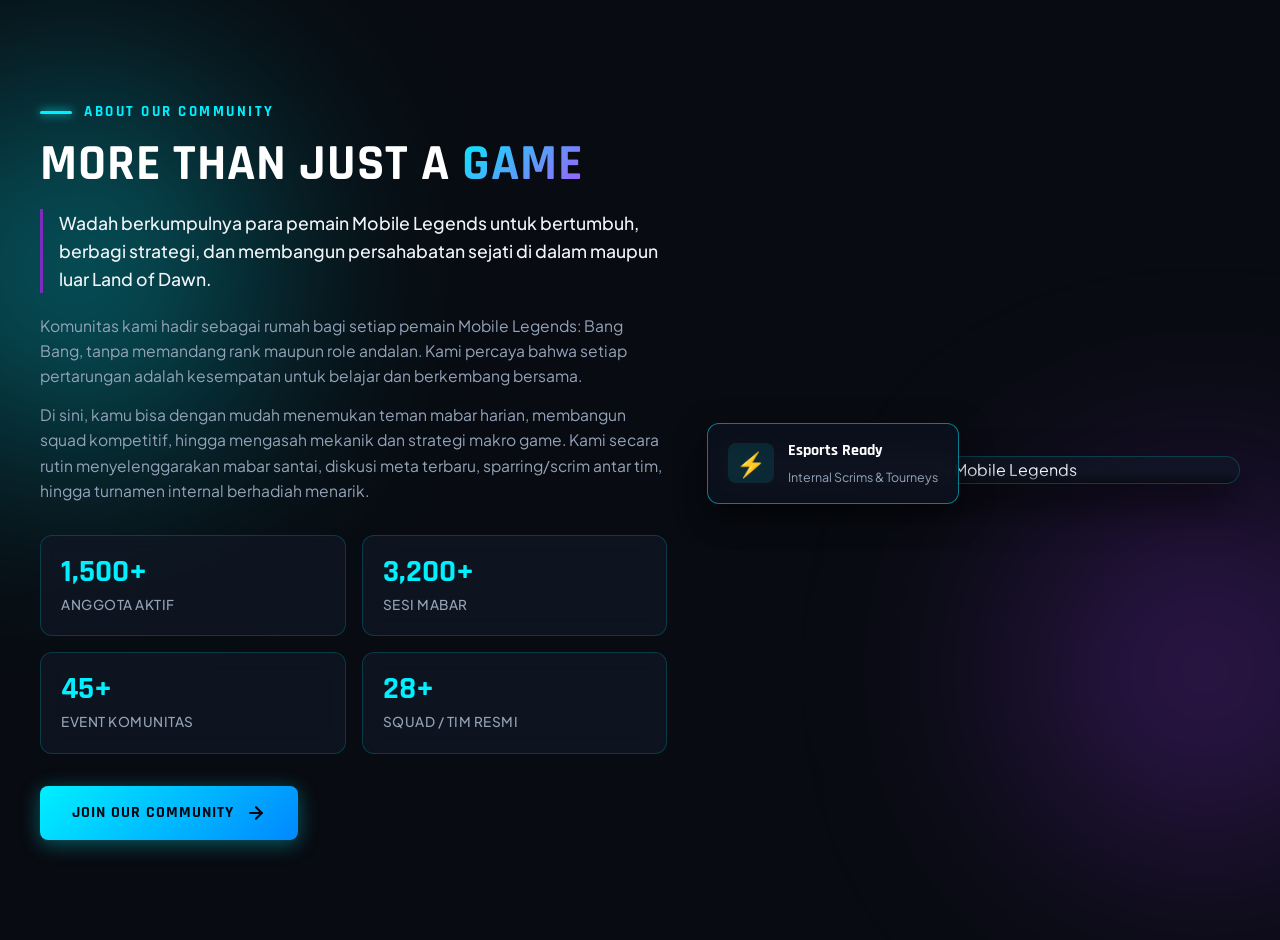
==== section about/index.html @ 69bd8033 "menambahkan section about" ====
<!DOCTYPE html>
<html lang="id">
<head>
  <meta charset="UTF-8">
  <meta name="viewport" content="width=device-width, initial-scale=1.0">
  <title>MLBB Community - About Us</title>
  
  <!-- Font Google: Rajdhani untuk Heading Esports & Plus Jakarta Sans untuk Body -->
  <link rel="preconnect" href="https://fonts.googleapis.com">
  <link rel="preconnect" href="https://fonts.gstatic.com" crossorigin>
  <link href="https://fonts.googleapis.com/css2?family=Plus+Jakarta+Sans:wght@400;500;600;700&family=Rajdhani:wght@600;700&display=swap" rel="stylesheet">
  
  <link rel="stylesheet" href="style.css">
</head>
<body>

  <!-- ==================== SECTION ABOUT US ==================== -->
  <section id="about" class="ml-about">
    <!-- Elemen Dekoratif Glowing Background -->
    <div class="ml-about__glow ml-about__glow--blue" aria-hidden="true"></div>
    <div class="ml-about__glow ml-about__glow--purple" aria-hidden="true"></div>

    <div class="ml-about__container">
      <div class="ml-about__grid">
        
        <!-- Kolom Kiri: Teks & Statistik -->
        <div class="ml-about__content ml-animate">
          
          <!-- Label Section -->
          <div class="ml-about__label-wrapper">
            <span class="ml-about__accent-line"></span>
            <span class="ml-about__label">ABOUT OUR COMMUNITY</span>
          </div>

          <!-- Judul Utama -->
          <h2 class="ml-about__title">
            MORE THAN JUST A <span class="ml-about__title-gradient">GAME</span>
          </h2>
          
          <!-- Subjudul -->
          <p class="ml-about__subtitle">
            Wadah berkumpulnya para pemain Mobile Legends untuk bertumbuh, berbagi strategi, dan membangun persahabatan sejati di dalam maupun luar Land of Dawn.
          </p>

          <!-- Deskripsi Komunitas -->
          <div class="ml-about__description">
            <p>
              Komunitas kami hadir sebagai rumah bagi setiap pemain Mobile Legends: Bang Bang, tanpa memandang rank maupun role andalan. Kami percaya bahwa setiap pertarungan adalah kesempatan untuk belajar dan berkembang bersama.
            </p>
            <p>
              Di sini, kamu bisa dengan mudah menemukan teman mabar harian, membangun squad kompetitif, hingga mengasah mekanik dan strategi makro game. Kami secara rutin menyelenggarakan mabar santai, diskusi meta terbaru, sparring/scrim antar tim, hingga turnamen internal berhadiah menarik.
            </p>
          </div>

          <!-- Statistik Komunitas -->
          <!-- CATATAN PENGENBANG: Angka dan teks di bawah ini adalah DATA DUMMY. Silakan ganti dengan statistik riil komunitas Anda. -->
          <div class="ml-about__stats">
            <div class="ml-about__stat-card">
              <div class="ml-about__stat-number">1,500+</div>
              <div class="ml-about__stat-label">Anggota Aktif</div>
            </div>
            <div class="ml-about__stat-card">
              <div class="ml-about__stat-number">3,200+</div>
              <div class="ml-about__stat-label">Sesi Mabar</div>
            </div>
            <div class="ml-about__stat-card">
              <div class="ml-about__stat-number">45+</div>
              <div class="ml-about__stat-label">Event Komunitas</div>
            </div>
            <div class="ml-about__stat-card">
              <div class="ml-about__stat-number">28+</div>
              <div class="ml-about__stat-label">Squad / Tim Resmi</div>
            </div>
          </div>

          <!-- Call To Action (CTA) -->
          <div class="ml-about__cta">
            <!-- Ganti href="#join" dengan link WhatsApp, Discord, atau Form Pendaftaran Anda -->
            <a href="#join" class="ml-about__btn">
              <span>JOIN OUR COMMUNITY</span>
              <svg width="20" height="20" viewBox="0 0 24 24" fill="none" stroke="currentColor" stroke-width="2.5" stroke-linecap="round" stroke-linejoin="round">
                <line x1="5" y1="12" x2="19" y2="12"></line>
                <polyline points="12 5 19 12 12 19"></polyline>
              </svg>
            </a>
          </div>

        </div>

        <!-- Kolom Kanan: Visual & Ilustrasi Gaming -->
        <div class="ml-about__visual ml-animate">
          <div class="ml-about__image-wrapper">
            <div class="ml-about__image-frame">
              <!-- Sumber Gambar: Unsplash Esports/Gaming Setup Legal -->
              <img src="https://images.unsplash.com/photo-1542751371-adc38448a05e?q=80&w=1000&auto=format&fit=crop" 
                   alt="Suasana Komunitas Esports Mobile Legends" 
                   class="ml-about__image" 
                   loading="lazy">
              <div class="ml-about__image-overlay"></div>
            </div>

            <!-- Floating Badge Ornamen -->
            <div class="ml-about__badge">
              <div class="ml-about__badge-icon">⚡</div>
              <div class="ml-about__badge-text">
                <strong>Esports Ready</strong>
                <span>Internal Scrims & Tourneys</span>
              </div>
            </div>
          </div>
        </div>

      </div>
    </div>
  </section>

  <script src="script.js"></script>
</body>
</html>
---- section about/style.css ----
/* ==================== RESET & VARIABLES ==================== */
:root {
  --ml-bg-dark: #080b11;
  --ml-bg-card: rgba(16, 23, 38, 0.7);
  --ml-bg-card-hover: rgba(24, 35, 58, 0.85);
  --ml-accent-blue: #00f0ff;
  --ml-accent-purple: #7b2cbf;
  --ml-accent-glow: rgba(0, 240, 255, 0.35);
  --ml-text-primary: #f0f4f8;
  --ml-text-secondary: #94a3b8;
  --ml-border-color: rgba(0, 240, 255, 0.18);
  --ml-border-color-hover: rgba(0, 240, 255, 0.5);
  
  --ml-font-heading: 'Rajdhani', sans-serif;
  --ml-font-body: 'Plus Jakarta Sans', sans-serif;
  
  --ml-transition: all 0.3s cubic-bezier(0.4, 0, 0.2, 1);
}

* {
  box-sizing: border-box;
  margin: 0;
  padding: 0;
}

body {
  background-color: var(--ml-bg-dark);
  font-family: var(--ml-font-body);
  color: var(--ml-text-primary);
  line-height: 1.6;
  overflow-x: hidden;
}

/* ==================== ABOUT SECTION STYLES ==================== */
.ml-about {
  position: relative;
  padding: 100px 24px;
  background-color: var(--ml-bg-dark);
  overflow: hidden;
}

/* Container */
.ml-about__container {
  max-width: 1200px;
  margin: 0 auto;
  position: relative;
  z-index: 2;
}

/* Glowing Background Ornaments */
.ml-about__glow {
  position: absolute;
  width: 350px;
  height: 350px;
  border-radius: 50%;
  filter: blur(120px);
  pointer-events: none;
  z-index: 1;
  opacity: 0.4;
}

.ml-about__glow--blue {
  top: 10%;
  left: -100px;
  background: var(--ml-accent-blue);
}

.ml-about__glow--purple {
  bottom: 10%;
  right: -100px;
  background: var(--ml-accent-purple);
}

/* Grid Layout (Desktop 2-Column) */
.ml-about__grid {
  display: grid;
  grid-template-columns: 1.1fr 0.9fr;
  gap: 60px;
  align-items: center;
}

/* Label Section */
.ml-about__label-wrapper {
  display: flex;
  align-items: center;
  gap: 12px;
  margin-bottom: 12px;
}

.ml-about__accent-line {
  width: 32px;
  height: 3px;
  background: var(--ml-accent-blue);
  box-shadow: 0 0 10px var(--ml-accent-blue);
  border-radius: 2px;
}

.ml-about__label {
  font-family: var(--ml-font-heading);
  font-size: 0.95rem;
  font-weight: 700;
  letter-spacing: 2.5px;
  color: var(--ml-accent-blue);
  text-transform: uppercase;
}

/* Judul Utama */
.ml-about__title {
  font-family: var(--ml-font-heading);
  font-size: clamp(2.2rem, 4vw, 3.2rem);
  font-weight: 700;
  line-height: 1.1;
  letter-spacing: 1px;
  color: #ffffff;
  margin-bottom: 16px;
  text-transform: uppercase;
}

.ml-about__title-gradient {
  background: linear-gradient(135deg, var(--ml-accent-blue) 0%, #a855f7 100%);
  background-clip: text;
  -webkit-background-clip: text;
  -webkit-text-fill-color: transparent;
}

/* Subjudul */
.ml-about__subtitle {
  font-size: 1.1rem;
  font-weight: 500;
  color: var(--ml-text-primary);
  margin-bottom: 20px;
  border-left: 3px solid var(--ml-accent-purple);
  padding-left: 16px;
}

/* Deskripsi */
.ml-about__description p {
  font-size: 0.98rem;
  color: var(--ml-text-secondary);
  margin-bottom: 14px;
}

/* Kartu Statistik Grid */
.ml-about__stats {
  display: grid;
  grid-template-columns: repeat(2, 1fr);
  gap: 16px;
  margin: 32px 0;
}

.ml-about__stat-card {
  background: var(--ml-bg-card);
  backdrop-filter: blur(10px);
  border: 1px solid var(--ml-border-color);
  border-radius: 12px;
  padding: 20px;
  transition: var(--ml-transition);
  position: relative;
  overflow: hidden;
}

.ml-about__stat-card::before {
  content: '';
  position: absolute;
  top: 0;
  left: 0;
  width: 100%;
  height: 2px;
  background: linear-gradient(90deg, transparent, var(--ml-accent-blue), transparent);
  opacity: 0;
  transition: var(--ml-transition);
}

.ml-about__stat-card:hover {
  background: var(--ml-bg-card-hover);
  border-color: var(--ml-border-color-hover);
  transform: translateY(-4px);
  box-shadow: 0 10px 25px rgba(0, 0, 0, 0.4), 0 0 15px var(--ml-accent-glow);
}

.ml-about__stat-card:hover::before {
  opacity: 1;
}

.ml-about__stat-number {
  font-family: var(--ml-font-heading);
  font-size: 2rem;
  font-weight: 700;
  color: var(--ml-accent-blue);
  line-height: 1;
  margin-bottom: 6px;
}

.ml-about__stat-label {
  font-size: 0.85rem;
  font-weight: 500;
  color: var(--ml-text-secondary);
  text-transform: uppercase;
  letter-spacing: 0.5px;
}

/* Tombol CTA */
.ml-about__btn {
  display: inline-flex;
  align-items: center;
  gap: 12px;
  background: linear-gradient(135deg, var(--ml-accent-blue) 0%, #0088ff 100%);
  color: #040810;
  font-family: var(--ml-font-heading);
  font-size: 1rem;
  font-weight: 700;
  letter-spacing: 1px;
  padding: 14px 32px;
  border-radius: 8px;
  text-decoration: none;
  text-transform: uppercase;
  transition: var(--ml-transition);
  box-shadow: 0 4px 20px var(--ml-accent-glow);
}

.ml-about__btn:hover {
  transform: translateY(-2px);
  box-shadow: 0 8px 30px rgba(0, 240, 255, 0.6);
  background: linear-gradient(135deg, #33f3ff 0%, #1a94ff 100%);
}

.ml-about__btn svg {
  transition: transform 0.3s ease;
}

.ml-about__btn:hover svg {
  transform: translateX(4px);
}

/* ==================== VISUAL SECTION ==================== */
.ml-about__image-wrapper {
  position: relative;
}

.ml-about__image-frame {
  position: relative;
  border-radius: 16px;
  overflow: hidden;
  border: 1px solid var(--ml-border-color);
  box-shadow: 0 20px 40px rgba(0, 0, 0, 0.6);
  background: var(--ml-bg-card);
}

.ml-about__image {
  width: 100%;
  height: 100%;
  max-height: 480px;
  object-fit: cover;
  display: block;
  transition: transform 0.5s ease;
}

.ml-about__image-wrapper:hover .ml-about__image {
  transform: scale(1.03);
}

.ml-about__image-overlay {
  position: absolute;
  inset: 0;
  background: linear-gradient(180deg, transparent 60%, rgba(8, 11, 17, 0.85) 100%);
  pointer-events: none;
}

/* Floating Badge */
.ml-about__badge {
  position: absolute;
  bottom: -20px;
  left: -20px;
  background: rgba(12, 17, 29, 0.9);
  backdrop-filter: blur(12px);
  border: 1px solid var(--ml-border-color-hover);
  border-radius: 12px;
  padding: 14px 20px;
  display: flex;
  align-items: center;
  gap: 14px;
  box-shadow: 0 10px 30px rgba(0, 0, 0, 0.5);
  animation: floatBadge 4s ease-in-out infinite;
}

.ml-about__badge-icon {
  font-size: 1.5rem;
  background: rgba(0, 240, 255, 0.1);
  padding: 8px;
  border-radius: 8px;
  line-height: 1;
}

.ml-about__badge-text strong {
  display: block;
  font-family: var(--ml-font-heading);
  font-size: 1rem;
  color: #ffffff;
}

.ml-about__badge-text span {
  font-size: 0.78rem;
  color: var(--ml-text-secondary);
}

@keyframes floatBadge {
  0%, 100% { transform: translateY(0); }
  50% { transform: translateY(-8px); }
}

/* ==================== ANIMASI INTERACTION & SCROLL ==================== */
.ml-animate {
  opacity: 0;
  transform: translateY(30px);
  transition: opacity 0.8s ease, transform 0.8s ease;
}

.ml-animate.is-visible {
  opacity: 1;
  transform: translateY(0);
}

/* Preferensi Pengguna: Reduce Motion */
@media (prefers-reduced-motion: reduce) {
  .ml-animate {
    opacity: 1;
    transform: none;
    transition: none;
  }
  .ml-about__badge {
    animation: none;
  }
}

/* ==================== RESPONSIVE MEDIA QUERIES ==================== */
/* Tablet Layout */
@media (max-width: 992px) {
  .ml-about {
    padding: 70px 20px;
  }

  .ml-about__grid {
    grid-template-columns: 1fr;
    gap: 50px;
  }

  .ml-about__visual {
    order: -1; /* Menampilkan gambar di atas deskripsi pada layar tablet & mobile */
  }

  .ml-about__image {
    max-height: 380px;
  }

  .ml-about__badge {
    bottom: 10px;
    left: 10px;
  }
}

/* Smartphone Layout */
@media (max-width: 576px) {
  .ml-about {
    padding: 50px 16px;
  }

  .ml-about__title {
    font-size: 2.2rem;
  }

  .ml-about__subtitle {
    font-size: 1rem;
  }

  .ml-about__stats {
    grid-template-columns: repeat(2, 1fr);
    gap: 12px;
  }

  .ml-about__stat-card {
    padding: 14px;
  }

  .ml-about__stat-number {
    font-size: 1.6rem;
  }

  .ml-about__stat-label {
    font-size: 0.75rem;
  }

  .ml-about__btn {
    width: 100%;
    justify-content: center;
  }

  .ml-about__badge {
    position: relative;
    bottom: auto;
    left: auto;
    margin-top: 16px;
  }
}
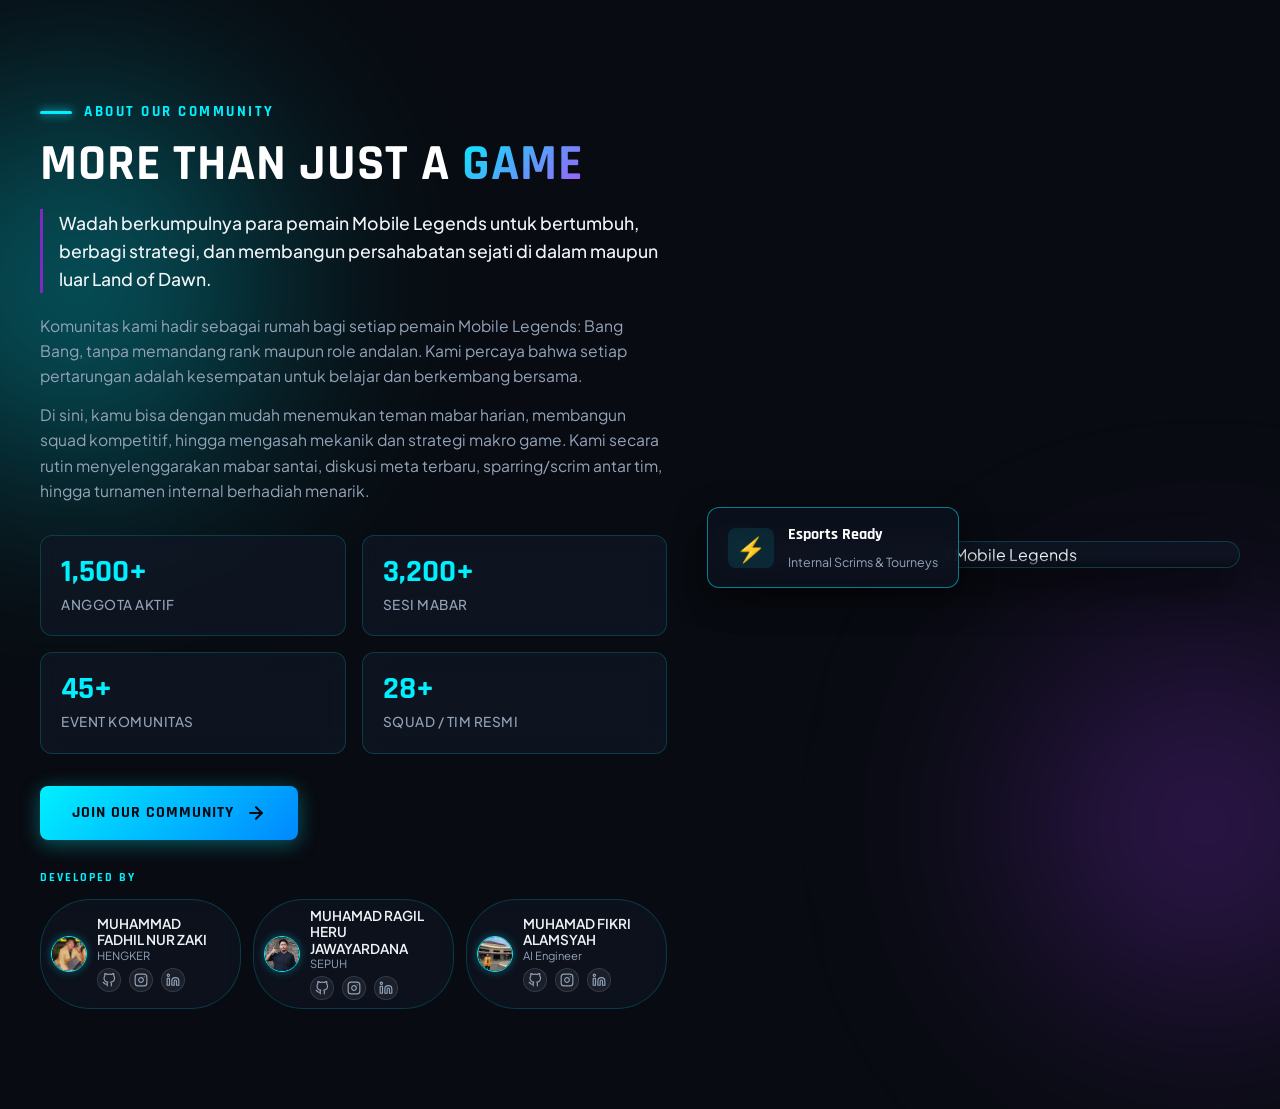
==== commit 0b2e4513: "Menambahkan profil developer beerupa foto dan link sosial media developer" ====
--- a/section about/index.html
+++ b/section about/index.html
@@ -84,6 +84,115 @@
               </svg>
             </a>
           </div>
+          <!-- Credit 3 Developer -->
+            <div class="ml-about__team">
+            <span class="ml-about__team-label">DEVELOPED BY</span>
+            <div class="ml-about__team-grid">
+
+                <!-- Developer 1 -->
+               <div class="ml-about__author">
+                  <img src="foto/dev1.jpg" alt="Foto Dev 1" class="ml-about__author-img">
+                  <div class="ml-about__author-info">
+                    <strong class="ml-about__author-name">MUHAMMAD FADHIL NUR ZAKI</strong>
+                    <span class="ml-about__author-role">HENGKER</span>
+                    <!-- Ikon Sosial Media -->
+                    <div class="ml-about__author-socials">
+                      <!-- GitHub -->
+                      <a href="https://github.com/Zakizakk" target="_blank" rel="noopener noreferrer" title="GitHub" class="ml-about__social-link">
+                        <svg width="14" height="14" viewBox="0 0 24 24" fill="none" stroke="currentColor" stroke-width="2" stroke-linecap="round" stroke-linejoin="round">
+                          <path d="M9 19c-5 1.5-5-2.5-7-3m14 6v-3.87a3.37 3.37 0 0 0-.94-2.61c3.14-.35 6.44-1.54 6.44-7A5.44 5.44 0 0 0 20 4.77 5.07 5.07 0 0 0 19.91 1S18.73.65 16 2.48a13.38 13.38 0 0 0-7 0C6.27.65 5.09 1 5.09 1A5.07 5.07 0 0 0 5 4.77a5.44 5.44 0 0 0-1.5 3.78c0 5.42 3.3 6.61 6.44 7A3.37 3.37 0 0 0 9 18.13V22"></path>
+                        </svg>
+                      </a>
+                      <!-- Instagram -->
+                      <a href="https://instagram.com/username_ig" target="_blank" rel="noopener noreferrer" title="Instagram" class="ml-about__social-link">
+                        <svg width="14" height="14" viewBox="0 0 24 24" fill="none" stroke="currentColor" stroke-width="2" stroke-linecap="round" stroke-linejoin="round">
+                          <rect x="2" y="2" width="20" height="20" rx="5" ry="5"></rect>
+                          <path d="M16 11.37A4 4 0 1 1 12.63 8 4 4 0 0 1 16 11.37z"></path>
+                          <line x1="17.5" y1="6.5" x2="17.51" y2="6.5"></line>
+                        </svg>
+                      </a>
+                      <!-- LinkedIn -->
+                      <a href="https://linkedin.com/in/username_linkedin" target="_blank" rel="noopener noreferrer" title="LinkedIn" class="ml-about__social-link">
+                        <svg width="14" height="14" viewBox="0 0 24 24" fill="none" stroke="currentColor" stroke-width="2" stroke-linecap="round" stroke-linejoin="round">
+                          <path d="M16 8a6 6 0 0 1 6 6v7h-4v-7a2 2 0 0 0-2-2 2 2 0 0 0-2 2v7h-4v-7a6 6 0 0 1 6-6z"></path>
+                          <rect x="2" y="9" width="4" height="12"></rect>
+                          <circle cx="4" cy="4" r="2"></circle>
+                        </svg>
+                      </a>
+                    </div>
+                  </div>
+                </div>
+
+                <!-- Developer 2 -->
+                <div class="ml-about__author">
+                  <img src="foto/dev2.jpg" alt="Foto Dev 2" class="ml-about__author-img">
+                  <div class="ml-about__author-info">
+                      <strong class="ml-about__author-name">MUHAMAD RAGIL HERU JAWAYARDANA</strong>
+                      <span class="ml-about__author-role">SEPUH</span>
+                      <!-- Ikon Sosial Media -->
+                    <div class="ml-about__author-socials">
+                      <!-- GitHub -->
+                      <a href="https://github.com/Muraru14" target="_blank" rel="noopener noreferrer" title="GitHub" class="ml-about__social-link">
+                        <svg width="14" height="14" viewBox="0 0 24 24" fill="none" stroke="currentColor" stroke-width="2" stroke-linecap="round" stroke-linejoin="round">
+                          <path d="M9 19c-5 1.5-5-2.5-7-3m14 6v-3.87a3.37 3.37 0 0 0-.94-2.61c3.14-.35 6.44-1.54 6.44-7A5.44 5.44 0 0 0 20 4.77 5.07 5.07 0 0 0 19.91 1S18.73.65 16 2.48a13.38 13.38 0 0 0-7 0C6.27.65 5.09 1 5.09 1A5.07 5.07 0 0 0 5 4.77a5.44 5.44 0 0 0-1.5 3.78c0 5.42 3.3 6.61 6.44 7A3.37 3.37 0 0 0 9 18.13V22"></path>
+                        </svg>
+                      </a>
+                      <!-- Instagram -->
+                      <a href=" https://www.instagram.com/ohmygillzz?obrf=MWMxbHpxNzVvamJ2Mg==" target="_blank" rel="noopener noreferrer" title="Instagram" class="ml-about__social-link">
+                        <svg width="14" height="14" viewBox="0 0 24 24" fill="none" stroke="currentColor" stroke-width="2" stroke-linecap="round" stroke-linejoin="round">
+                          <rect x="2" y="2" width="20" height="20" rx="5" ry="5"></rect>
+                          <path d="M16 11.37A4 4 0 1 1 12.63 8 4 4 0 0 1 16 11.37z"></path>
+                          <line x1="17.5" y1="6.5" x2="17.51" y2="6.5"></line>
+                        </svg>
+                      </a>
+                      <!-- LinkedIn -->
+                      <a href=" https://www.linkedin.com/in/muhamad-ragil-heru-jayawardana-193401423?utm_source=share_via&utm_content=profile&utm_medium=member_android" target="_blank" rel="noopener noreferrer" title="LinkedIn" class="ml-about__social-link">
+                        <svg width="14" height="14" viewBox="0 0 24 24" fill="none" stroke="currentColor" stroke-width="2" stroke-linecap="round" stroke-linejoin="round">
+                          <path d="M16 8a6 6 0 0 1 6 6v7h-4v-7a2 2 0 0 0-2-2 2 2 0 0 0-2 2v7h-4v-7a6 6 0 0 1 6-6z"></path>
+                          <rect x="2" y="9" width="4" height="12"></rect>
+                          <circle cx="4" cy="4" r="2"></circle>
+                        </svg>
+                      </a>
+                    </div>
+                  </div>
+                </div>
+
+                <!-- Developer 3 -->
+                <div class="ml-about__author">
+                  <img src="foto/dev3.jpg" alt="Foto Dev 3" class="ml-about__author-img">
+                  <div class="ml-about__author-info">
+                      <strong class="ml-about__author-name">MUHAMAD FIKRI ALAMSYAH</strong>
+                      <span class="ml-about__author-role">AI Engineer</span>
+                      <!-- Ikon Sosial Media -->
+                    <div class="ml-about__author-socials">
+                      <!-- GitHub -->
+                      <a href="https://github.com/babikriukkkk" target="_blank" rel="noopener noreferrer" title="GitHub" class="ml-about__social-link">
+                        <svg width="14" height="14" viewBox="0 0 24 24" fill="none" stroke="currentColor" stroke-width="2" stroke-linecap="round" stroke-linejoin="round">
+                          <path d="M9 19c-5 1.5-5-2.5-7-3m14 6v-3.87a3.37 3.37 0 0 0-.94-2.61c3.14-.35 6.44-1.54 6.44-7A5.44 5.44 0 0 0 20 4.77 5.07 5.07 0 0 0 19.91 1S18.73.65 16 2.48a13.38 13.38 0 0 0-7 0C6.27.65 5.09 1 5.09 1A5.07 5.07 0 0 0 5 4.77a5.44 5.44 0 0 0-1.5 3.78c0 5.42 3.3 6.61 6.44 7A3.37 3.37 0 0 0 9 18.13V22"></path>
+                        </svg>
+                      </a>
+                      <!-- Instagram -->
+                      <a href="https://www.instagram.com/alammm.f?srtk=bDNxdW9xM2NiYmE1" target="_blank" rel="noopener noreferrer" title="Instagram" class="ml-about__social-link">
+                        <svg width="14" height="14" viewBox="0 0 24 24" fill="none" stroke="currentColor" stroke-width="2" stroke-linecap="round" stroke-linejoin="round">
+                          <rect x="2" y="2" width="20" height="20" rx="5" ry="5"></rect>
+                          <path d="M16 11.37A4 4 0 1 1 12.63 8 4 4 0 0 1 16 11.37z"></path>
+                          <line x1="17.5" y1="6.5" x2="17.51" y2="6.5"></line>
+                        </svg>
+                      </a>
+                      <!-- LinkedIn -->
+                      <a href="https://www.linkedin.com/in/muhamad-fikri-alamsyah-17a15031b?utm_source=share_via&utm_content=profile&utm_medium=member_android" target="_blank" rel="noopener noreferrer" title="LinkedIn" class="ml-about__social-link">
+                        <svg width="14" height="14" viewBox="0 0 24 24" fill="none" stroke="currentColor" stroke-width="2" stroke-linecap="round" stroke-linejoin="round">
+                          <path d="M16 8a6 6 0 0 1 6 6v7h-4v-7a2 2 0 0 0-2-2 2 2 0 0 0-2 2v7h-4v-7a6 6 0 0 1 6-6z"></path>
+                          <rect x="2" y="9" width="4" height="12"></rect>
+                          <circle cx="4" cy="4" r="2"></circle>
+                        </svg>
+                      </a>
+                    </div>
+                  </div>
+                </div>
+
+            </div>
+            </div>
 
         </div>
 
--- a/section about/style.css
+++ b/section about/style.css
@@ -400,4 +400,114 @@
     left: auto;
     margin-top: 16px;
   }
+}
+/* ==================== DEVELOPER CREDIT (3 PEOPLE) ==================== */
+.ml-about__team {
+  margin-top: 28px;
+}
+
+.ml-about__team-label {
+  display: block;
+  font-family: var(--ml-font-heading);
+  font-size: 0.75rem;
+  font-weight: 700;
+  letter-spacing: 2px;
+  color: var(--ml-accent-blue);
+  text-transform: uppercase;
+  margin-bottom: 12px;
+}
+
+/* Grid Flexbox agar 3 developer tersusun rapi */
+.ml-about__team-grid {
+  display: flex;
+  flex-wrap: wrap;
+  gap: 12px;
+}
+
+.ml-about__author {
+  display: inline-flex;
+  align-items: center;
+  gap: 10px;
+  padding: 8px 16px 8px 10px;
+  background: rgba(16, 23, 38, 0.6);
+  border: 1px solid var(--ml-border-color);
+  border-radius: 50px;
+  backdrop-filter: blur(8px);
+  transition: var(--ml-transition);
+  flex: 1 1 calc(33.333% - 12px); /* Tampil 3 kolom di layar lebar */
+  min-width: 150px; /* Batas minimum lebar per-kartu di layar HP */
+}
+
+.ml-about__author:hover {
+  border-color: var(--ml-accent-blue);
+  box-shadow: 0 0 15px var(--ml-accent-glow);
+  transform: translateY(-2px);
+}
+
+.ml-about__author-avatar {
+  width: 32px;
+  height: 32px;
+  border-radius: 50%;
+  background: linear-gradient(135deg, var(--ml-accent-blue) 0%, var(--ml-accent-purple) 100%);
+  display: flex;
+  align-items: center;
+  justify-content: center;
+  color: #040810;
+  flex-shrink: 0;
+}
+
+.ml-about__author-info {
+  display: flex;
+  flex-direction: column;
+  line-height: 1.2;
+}
+
+.ml-about__author-name {
+  font-size: 0.85rem;
+  font-weight: 600;
+  color: var(--ml-text-primary);
+}
+
+.ml-about__author-role {
+  font-size: 0.7rem;
+  color: var(--ml-text-secondary);
+}
+.ml-about__author-img {
+  width: 36px;
+  height: 36px;
+  border-radius: 50%;
+  object-fit: cover; /* Memastikan foto tidak gepeng */
+  border: 1.5px solid var(--ml-accent-blue);
+  box-shadow: 0 0 8px var(--ml-accent-glow);
+  flex-shrink: 0;
+}
+/* Container Ikon Sosial Media Developer */
+.ml-about__author-socials {
+  display: flex;
+  align-items: center;
+  gap: 8px;
+  margin-top: 6px;
+}
+
+/* Styling Tombol Ikon Sosial Media */
+.ml-about__social-link {
+  display: inline-flex;
+  align-items: center;
+  justify-content: center;
+  width: 24px;
+  height: 24px;
+  border-radius: 50%;
+  background: rgba(255, 255, 255, 0.06);
+  border: 1px solid rgba(255, 255, 255, 0.12);
+  color: var(--ml-text-secondary);
+  transition: var(--ml-transition);
+  text-decoration: none;
+}
+
+.ml-about__social-link:hover {
+  color: var(--ml-accent-blue);
+  border-color: var(--ml-accent-blue);
+  background: rgba(0, 240, 255, 0.12);
+  transform: translateY(-2px);
+  box-shadow: 0 0 8px var(--ml-accent-glow);
 }
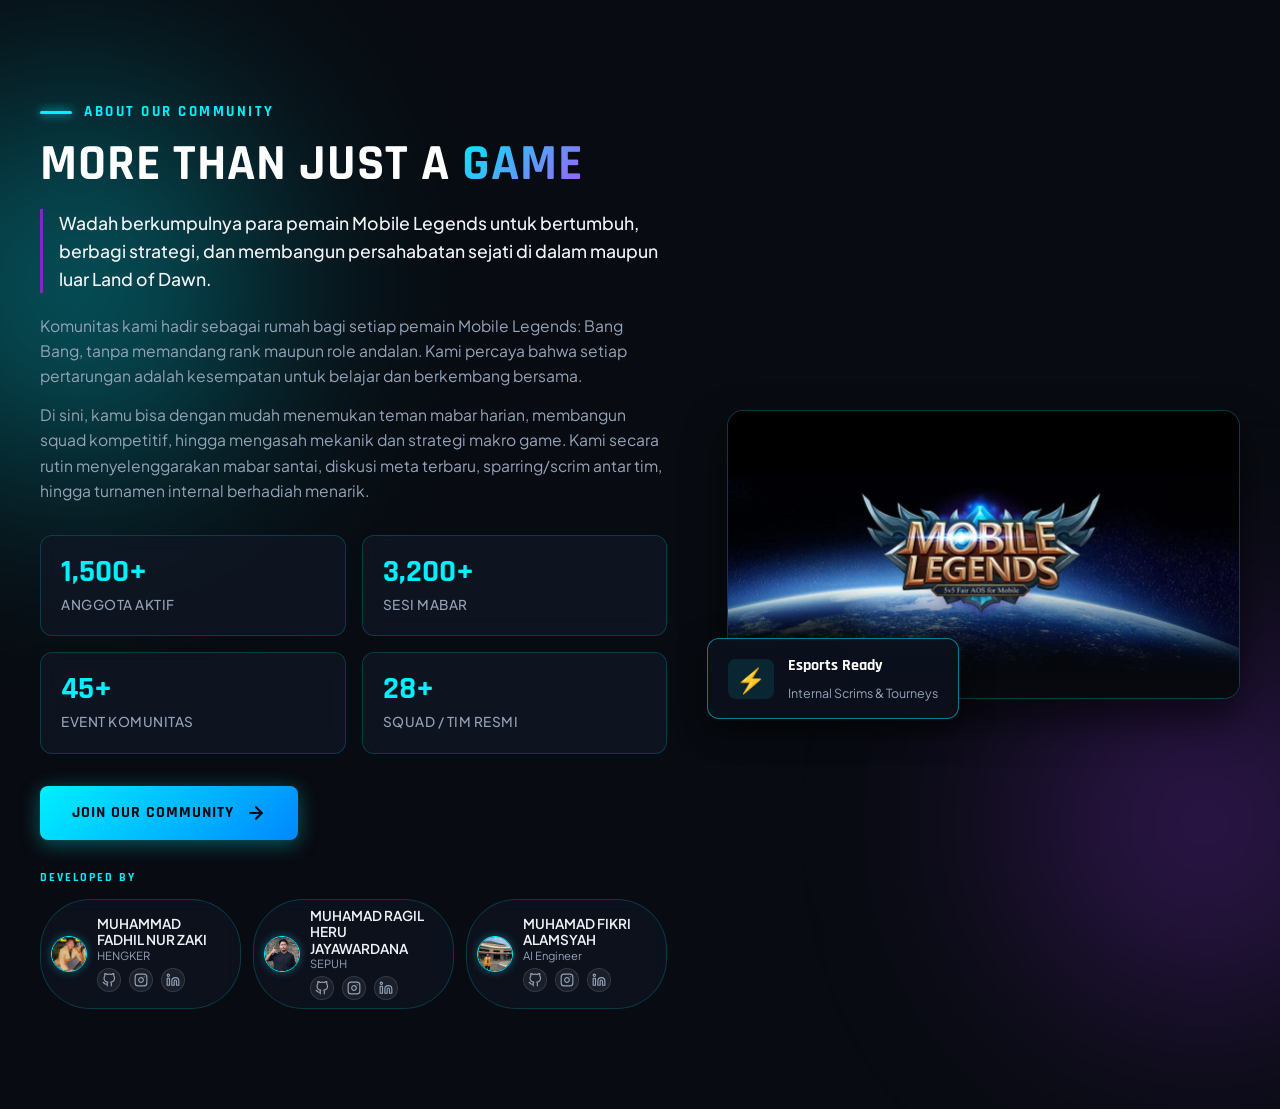
==== commit ee96c8dc: "mengganti gambar utama dan melengkapi profil developer" ====
--- a/section about/index.html
+++ b/section about/index.html
@@ -104,7 +104,7 @@
                         </svg>
                       </a>
                       <!-- Instagram -->
-                      <a href="https://instagram.com/username_ig" target="_blank" rel="noopener noreferrer" title="Instagram" class="ml-about__social-link">
+                      <a href="https://www.instagram.com/fadhil_nzk?vrfl=YnlnaWh5eHZucHJ5" target="_blank" rel="noopener noreferrer" title="Instagram" class="ml-about__social-link">
                         <svg width="14" height="14" viewBox="0 0 24 24" fill="none" stroke="currentColor" stroke-width="2" stroke-linecap="round" stroke-linejoin="round">
                           <rect x="2" y="2" width="20" height="20" rx="5" ry="5"></rect>
                           <path d="M16 11.37A4 4 0 1 1 12.63 8 4 4 0 0 1 16 11.37z"></path>
@@ -112,7 +112,7 @@
                         </svg>
                       </a>
                       <!-- LinkedIn -->
-                      <a href="https://linkedin.com/in/username_linkedin" target="_blank" rel="noopener noreferrer" title="LinkedIn" class="ml-about__social-link">
+                      <a href="https://www.linkedin.com/in/muhammad-fadhil-nur-zaki-a374b1425?utm_source=share_via&utm_content=profile&utm_medium=member_android" target="_blank" rel="noopener noreferrer" title="LinkedIn" class="ml-about__social-link">
                         <svg width="14" height="14" viewBox="0 0 24 24" fill="none" stroke="currentColor" stroke-width="2" stroke-linecap="round" stroke-linejoin="round">
                           <path d="M16 8a6 6 0 0 1 6 6v7h-4v-7a2 2 0 0 0-2-2 2 2 0 0 0-2 2v7h-4v-7a6 6 0 0 1 6-6z"></path>
                           <rect x="2" y="9" width="4" height="12"></rect>
@@ -127,7 +127,7 @@
                 <div class="ml-about__author">
                   <img src="foto/dev2.jpg" alt="Foto Dev 2" class="ml-about__author-img">
                   <div class="ml-about__author-info">
-                      <strong class="ml-about__author-name">MUHAMAD RAGIL HERU JAWAYARDANA</strong>
+                      <strong class="ml-about__author-name">MUHAMAD RAGIL HERU JAYAWARDANA</strong>
                       <span class="ml-about__author-role">SEPUH</span>
                       <!-- Ikon Sosial Media -->
                     <div class="ml-about__author-socials">
@@ -201,8 +201,8 @@
           <div class="ml-about__image-wrapper">
             <div class="ml-about__image-frame">
               <!-- Sumber Gambar: Unsplash Esports/Gaming Setup Legal -->
-              <img src="https://images.unsplash.com/photo-1542751371-adc38448a05e?q=80&w=1000&auto=format&fit=crop" 
-                   alt="Suasana Komunitas Esports Mobile Legends" 
+              <img src="foto/mlbb.jpg" 
+                   alt="Mobile Legends" 
                    class="ml-about__image" 
                    loading="lazy">
               <div class="ml-about__image-overlay"></div>
--- a/section about/style.css
+++ b/section about/style.css
@@ -476,12 +476,12 @@
   width: 36px;
   height: 36px;
   border-radius: 50%;
-  object-fit: cover; /* Memastikan foto tidak gepeng */
+  object-fit: cover; 
   border: 1.5px solid var(--ml-accent-blue);
   box-shadow: 0 0 8px var(--ml-accent-glow);
   flex-shrink: 0;
 }
-/* Container Ikon Sosial Media Developer */
+
 .ml-about__author-socials {
   display: flex;
   align-items: center;
@@ -489,7 +489,7 @@
   margin-top: 6px;
 }
 
-/* Styling Tombol Ikon Sosial Media */
+
 .ml-about__social-link {
   display: inline-flex;
   align-items: center;
